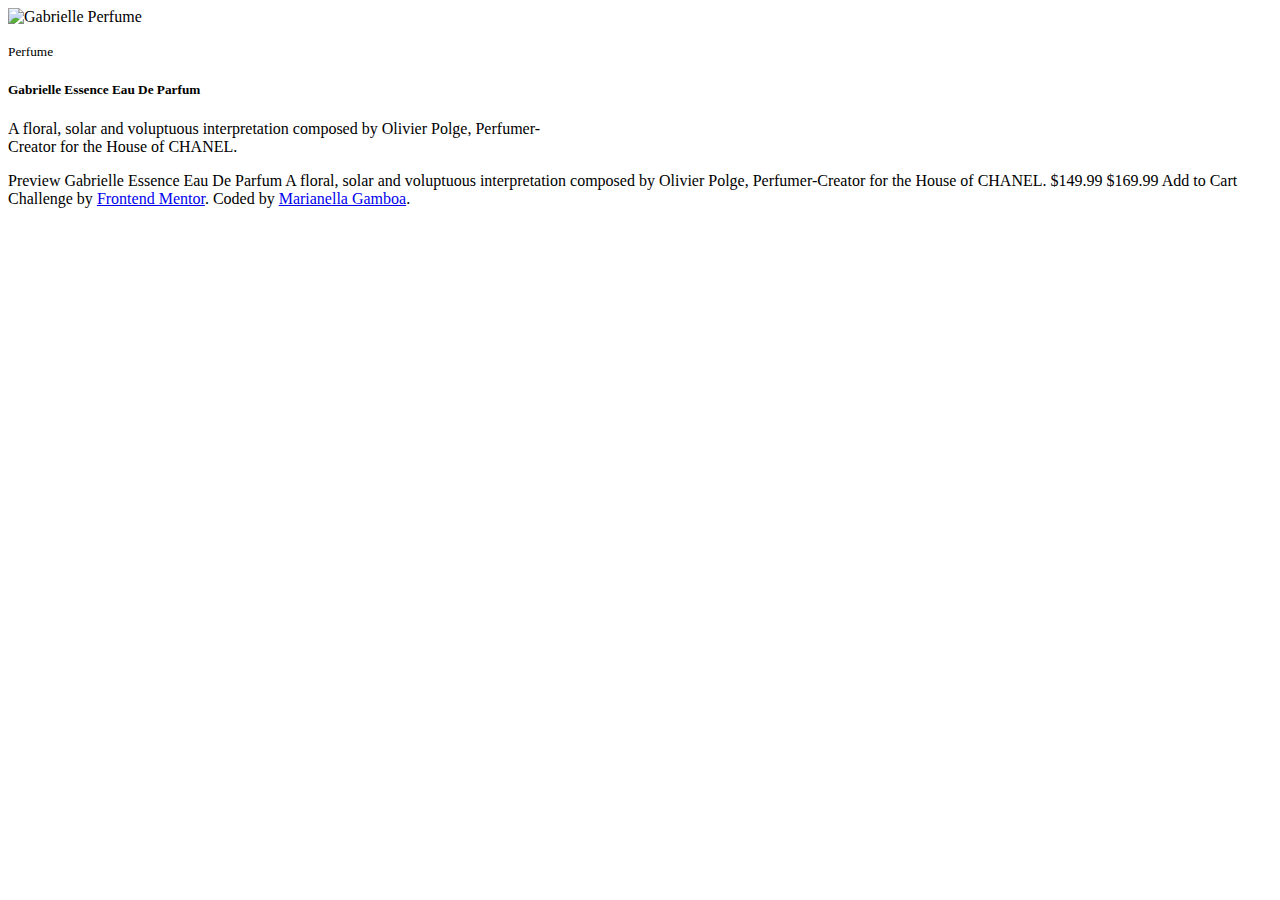
==== index.html @ fa952a3e "moved index.html, made and assets file with css and images inside, boiler plate arleady has layout n" ====
<!DOCTYPE html>
<html lang="en">
<head>
  <meta charset="UTF-8">
  <meta name="viewport" content="width=device-width, initial-scale=1.0"> <!-- displays site properly based on user's device -->

  <link rel="icon" type="image/png" sizes="32x32" href="./images/favicon-32x32.png">
  
  <title>Frontend Mentor | Product preview card component</title>
  <link rel="stylesheet" href="https://cdn.jsdelivr.net/npm/bootstrap@4.5.3/dist/css/bootstrap.min.css" integrity="sha384-TX8t27EcRE3e/ihU7zmQxVncDAy5uIKz4rEkgIXeMed4M0jlfIDPvg6uqKI2xXr2" crossorigin="anonymous">
  <link rel="stylesheet" href="./css/style.css">
  <!-- Feel free to remove these styles or customise in your own stylesheet 👍 -->
</head>
<body>
  <div>
    <div class="card mb-3" style="max-width: 540px;">
      <div class="row no-gutters">
        <div class="col-md-4">
          <img src="https://www.fillmurray.com/640/360" class="card-img" alt="Gabrielle Perfume">
        </div>
        <div class="col-md-8">
          <div class="card-body">
            <p class="card-text"><small class="text-muted">Perfume</small></p>
            <h5 class="card-title">Gabrielle Essence Eau De Parfum</h5>
            <p class="card-text">  A floral, solar and voluptuous interpretation composed by Olivier Polge, 
              Perfumer-Creator for the House of CHANEL.</p>
          </div>
        </div>
      </div>
    </div>
  </div>

  Preview

  Gabrielle Essence Eau De Parfum

  A floral, solar and voluptuous interpretation composed by Olivier Polge, 
  Perfumer-Creator for the House of CHANEL.

  $149.99
  $169.99

  Add to Cart
  
  <div class="attribution">
    Challenge by <a href="https://www.frontendmentor.io?ref=challenge" target="_blank">Frontend Mentor</a>. 
    Coded by <a href="#">Marianella Gamboa</a>.

  </div>
  <script src="https://code.jquery.com/jquery-3.5.1.slim.min.js" integrity="sha384-DfXdz2htPH0lsSSs5nCTpuj/zy4C+OGpamoFVy38MVBnE+IbbVYUew+OrCXaRkfj" crossorigin="anonymous"></script>
<script src="https://cdn.jsdelivr.net/npm/bootstrap@4.5.3/dist/js/bootstrap.bundle.min.js" integrity="sha384-ho+j7jyWK8fNQe+A12Hb8AhRq26LrZ/JpcUGGOn+Y7RsweNrtN/tE3MoK7ZeZDyx" crossorigin="anonymous"></script>
</body>
</html>
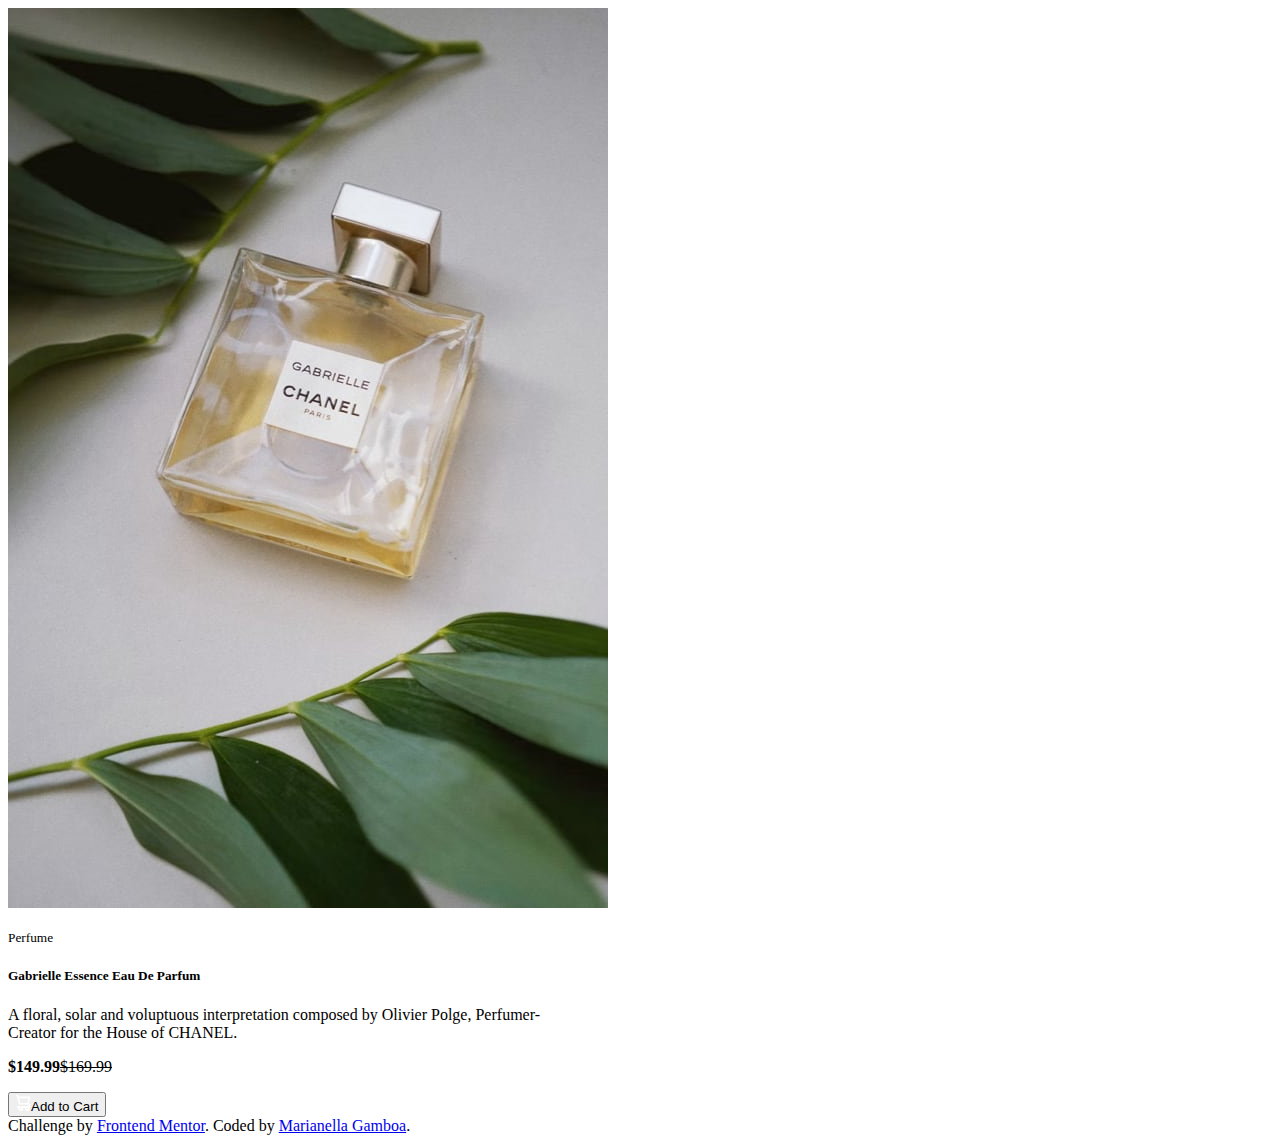
==== commit de7b19ca: "added icon to button, added strike to 169.99, bolded title" ====
--- a/index.html
+++ b/index.html
@@ -1,53 +1,69 @@
 <!DOCTYPE html>
 <html lang="en">
+
 <head>
   <meta charset="UTF-8">
-  <meta name="viewport" content="width=device-width, initial-scale=1.0"> <!-- displays site properly based on user's device -->
+  <meta name="viewport" content="width=device-width, initial-scale=1.0">
+  <!-- displays site properly based on user's device -->
 
   <link rel="icon" type="image/png" sizes="32x32" href="./images/favicon-32x32.png">
-  
+
   <title>Frontend Mentor | Product preview card component</title>
-  <link rel="stylesheet" href="https://cdn.jsdelivr.net/npm/bootstrap@4.5.3/dist/css/bootstrap.min.css" integrity="sha384-TX8t27EcRE3e/ihU7zmQxVncDAy5uIKz4rEkgIXeMed4M0jlfIDPvg6uqKI2xXr2" crossorigin="anonymous">
+  <link rel="stylesheet" href="https://cdn.jsdelivr.net/npm/bootstrap@4.5.3/dist/css/bootstrap.min.css"
+    integrity="sha384-TX8t27EcRE3e/ihU7zmQxVncDAy5uIKz4rEkgIXeMed4M0jlfIDPvg6uqKI2xXr2" crossorigin="anonymous">
   <link rel="stylesheet" href="./css/style.css">
   <!-- Feel free to remove these styles or customise in your own stylesheet 👍 -->
 </head>
+
 <body>
   <div>
     <div class="card mb-3" style="max-width: 540px;">
       <div class="row no-gutters">
         <div class="col-md-4">
-          <img src="https://www.fillmurray.com/640/360" class="card-img" alt="Gabrielle Perfume">
+          <img src="./Assets/images/image-product-desktop.jpg" class="card-img" alt="Gabrielle Perfume">
         </div>
         <div class="col-md-8">
           <div class="card-body">
             <p class="card-text"><small class="text-muted">Perfume</small></p>
-            <h5 class="card-title">Gabrielle Essence Eau De Parfum</h5>
-            <p class="card-text">  A floral, solar and voluptuous interpretation composed by Olivier Polge, 
+            <h5 class="card-title"><strong>Gabrielle Essence Eau De Parfum</strong> </h5>
+            <p class="card-text"> A floral, solar and voluptuous interpretation composed by Olivier Polge,
               Perfumer-Creator for the House of CHANEL.</p>
+            <p><strong>$149.99</strong><s>$169.99</s></p>
+            <button type="button" class="btn btn-primary btn-lg"><a href="./Assets/images/icon-cart.svg"></a>
+              <svg width="15" height="16" xmlns="http://www.w3.org/2000/svg">
+                <path
+                  d="M14.383 10.388a2.397 2.397 0 0 0-1.518-2.222l1.494-5.593a.8.8 0 0 0-.144-.695.8.8 0 0 0-.631-.28H2.637L2.373.591A.8.8 0 0 0 1.598 0H0v1.598h.983l1.982 7.4a.8.8 0 0 0 .799.59h8.222a.8.8 0 0 1 0 1.599H1.598a.8.8 0 1 0 0 1.598h.943a2.397 2.397 0 1 0 4.507 0h1.885a2.397 2.397 0 1 0 4.331-.376 2.397 2.397 0 0 0 1.12-2.021ZM11.26 7.99H4.395L3.068 3.196h9.477L11.26 7.991Zm-6.465 6.392a.8.8 0 1 1 0-1.598.8.8 0 0 1 0 1.598Zm6.393 0a.8.8 0 1 1 0-1.598.8.8 0 0 1 0 1.598Z"
+                  fill="#FFF" />
+              </svg>Add to Cart</button>
           </div>
         </div>
       </div>
     </div>
   </div>
 
-  Preview
+  <!-- Preview -->
 
-  Gabrielle Essence Eau De Parfum
+  <!-- Gabrielle Essence Eau De Parfum
 
-  A floral, solar and voluptuous interpretation composed by Olivier Polge, 
-  Perfumer-Creator for the House of CHANEL.
+  A floral, solar and voluptuous interpretation composed by Olivier Polge,
+  Perfumer-Creator for the House of CHANEL. -->
 
-  $149.99
-  $169.99
+  <!-- $149.99
+  $169.99 -->
 
-  Add to Cart
-  
+  <!-- Add to Cart -->
+
   <div class="attribution">
-    Challenge by <a href="https://www.frontendmentor.io?ref=challenge" target="_blank">Frontend Mentor</a>. 
+    Challenge by <a href="https://www.frontendmentor.io?ref=challenge" target="_blank">Frontend Mentor</a>.
     Coded by <a href="#">Marianella Gamboa</a>.
 
   </div>
-  <script src="https://code.jquery.com/jquery-3.5.1.slim.min.js" integrity="sha384-DfXdz2htPH0lsSSs5nCTpuj/zy4C+OGpamoFVy38MVBnE+IbbVYUew+OrCXaRkfj" crossorigin="anonymous"></script>
-<script src="https://cdn.jsdelivr.net/npm/bootstrap@4.5.3/dist/js/bootstrap.bundle.min.js" integrity="sha384-ho+j7jyWK8fNQe+A12Hb8AhRq26LrZ/JpcUGGOn+Y7RsweNrtN/tE3MoK7ZeZDyx" crossorigin="anonymous"></script>
+  <script src="https://code.jquery.com/jquery-3.5.1.slim.min.js"
+    integrity="sha384-DfXdz2htPH0lsSSs5nCTpuj/zy4C+OGpamoFVy38MVBnE+IbbVYUew+OrCXaRkfj"
+    crossorigin="anonymous"></script>
+  <script src="https://cdn.jsdelivr.net/npm/bootstrap@4.5.3/dist/js/bootstrap.bundle.min.js"
+    integrity="sha384-ho+j7jyWK8fNQe+A12Hb8AhRq26LrZ/JpcUGGOn+Y7RsweNrtN/tE3MoK7ZeZDyx"
+    crossorigin="anonymous"></script>
 </body>
+
 </html>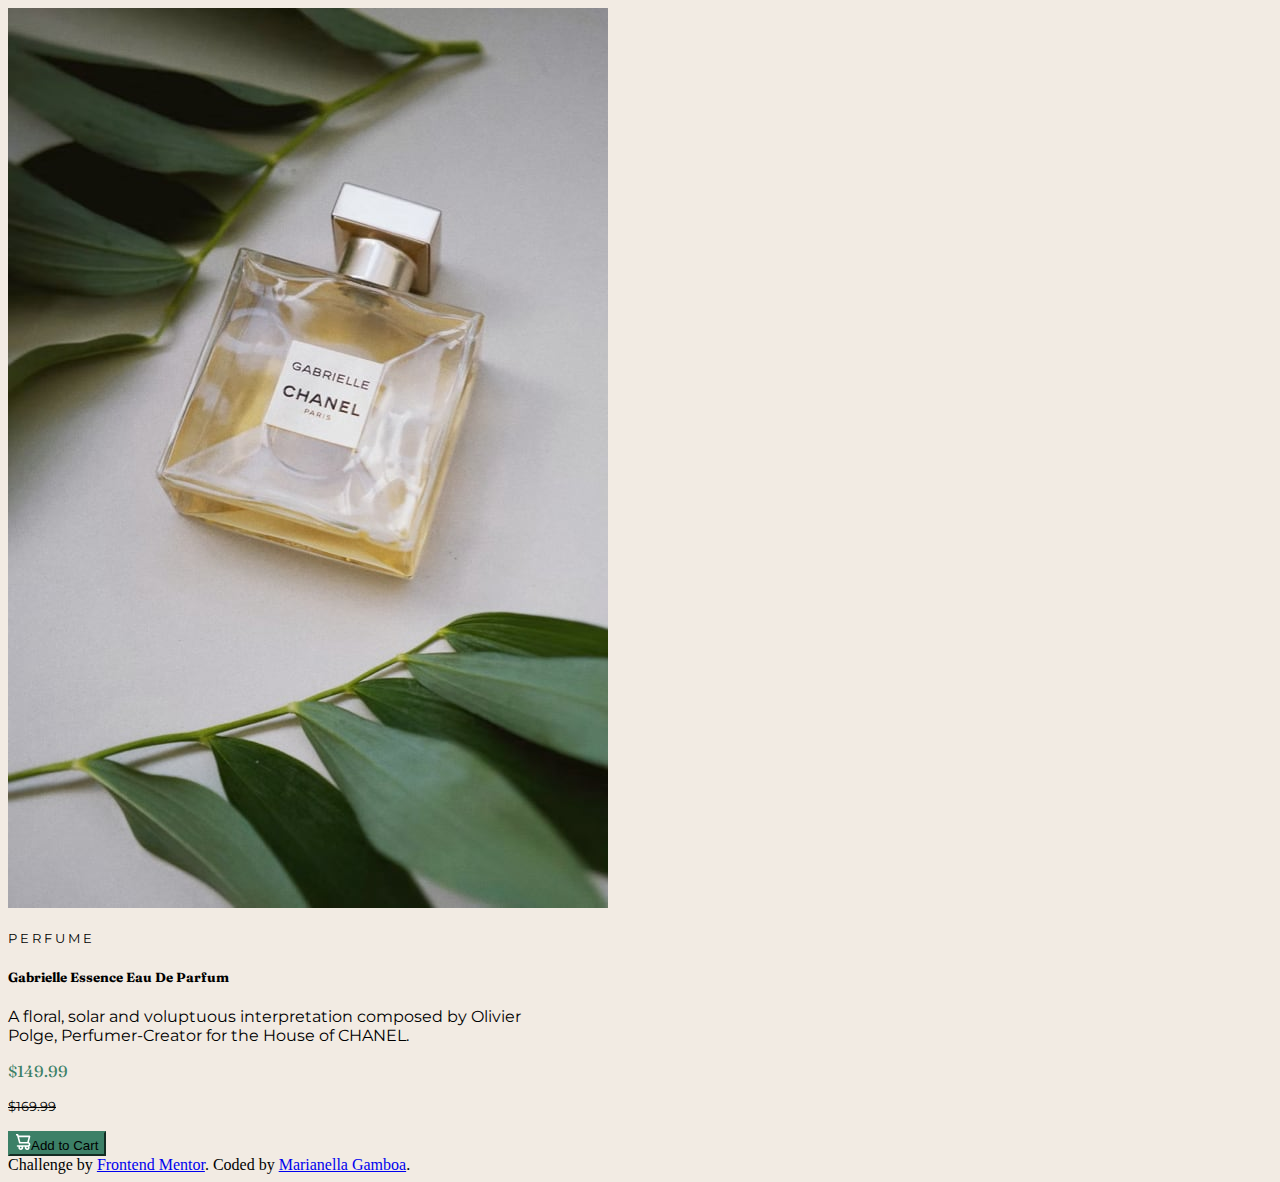
==== commit baac3e0f: "added fonts to all, color to background and needed fonts" ====
--- a/index.html
+++ b/index.html
@@ -11,7 +11,10 @@
   <title>Frontend Mentor | Product preview card component</title>
   <link rel="stylesheet" href="https://cdn.jsdelivr.net/npm/bootstrap@4.5.3/dist/css/bootstrap.min.css"
     integrity="sha384-TX8t27EcRE3e/ihU7zmQxVncDAy5uIKz4rEkgIXeMed4M0jlfIDPvg6uqKI2xXr2" crossorigin="anonymous">
-  <link rel="stylesheet" href="./css/style.css">
+    <link rel="preconnect" href="https://fonts.googleapis.com">
+<link rel="preconnect" href="https://fonts.gstatic.com" crossorigin>
+<link href="https://fonts.googleapis.com/css2?family=Fraunces:opsz,wght@9..144,700&family=Montserrat:wght@500;700&display=swap" rel="stylesheet">
+  <link rel="stylesheet" href="./Assets/css/style.css">
   <!-- Feel free to remove these styles or customise in your own stylesheet 👍 -->
 </head>
 
@@ -24,11 +27,11 @@
         </div>
         <div class="col-md-8">
           <div class="card-body">
-            <p class="card-text"><small class="text-muted">Perfume</small></p>
-            <h5 class="card-title"><strong>Gabrielle Essence Eau De Parfum</strong> </h5>
+            <p class="card-text"><small class="text-muted">P E R F U M E</small></p>
+            <h5 class="card-title">Gabrielle Essence Eau De Parfum</h5>
             <p class="card-text"> A floral, solar and voluptuous interpretation composed by Olivier Polge,
               Perfumer-Creator for the House of CHANEL.</p>
-            <p><strong>$149.99</strong><s>$169.99</s></p>
+            <p class="price">$149.99</p><p><s><small class="strike">$169.99</small></s></p>
             <button type="button" class="btn btn-primary btn-lg"><a href="./Assets/images/icon-cart.svg"></a>
               <svg width="15" height="16" xmlns="http://www.w3.org/2000/svg">
                 <path
--- a/Assets/css/style.css
+++ b/Assets/css/style.css
@@ -0,0 +1,24 @@
+/* .attribution { font-size: 11px; text-align: center; }
+.attribution a { color: hsl(228, 45%, 44%); } */
+
+body {
+    background-color: hsl(30, 38%, 92%);
+}
+
+.card-title {
+    font-family: 'Fraunces', serif;
+}
+
+.card-text, .strike {
+    font-family: 'Montserrat', sans-serif;
+}
+
+.price {
+    font-family: 'Fraunces', serif;
+    color:hsl(158, 36%, 37%) ;
+}
+
+.btn-primary {
+    background: hsl(158, 36%, 37%) !important;
+    border-color:  hsl(158, 36%, 37%) !important;
+}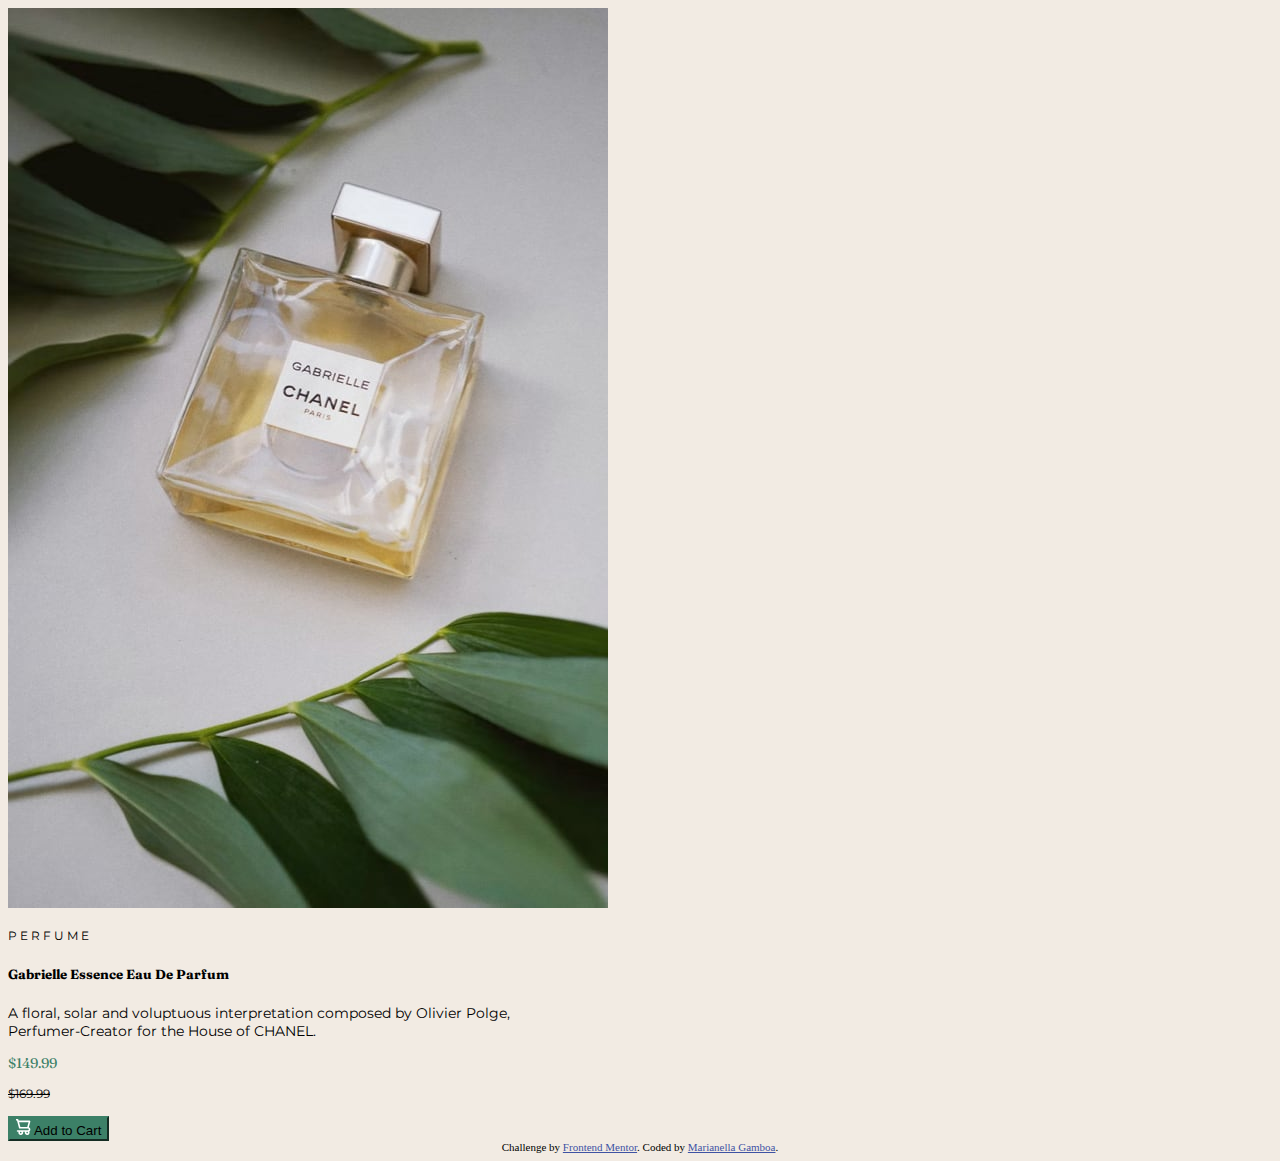
==== commit 1eeaf00e: "added bottom fixed, trying to center card" ====
--- a/index.html
+++ b/index.html
@@ -11,33 +11,36 @@
   <title>Frontend Mentor | Product preview card component</title>
   <link rel="stylesheet" href="https://cdn.jsdelivr.net/npm/bootstrap@4.5.3/dist/css/bootstrap.min.css"
     integrity="sha384-TX8t27EcRE3e/ihU7zmQxVncDAy5uIKz4rEkgIXeMed4M0jlfIDPvg6uqKI2xXr2" crossorigin="anonymous">
-    <link rel="preconnect" href="https://fonts.googleapis.com">
-<link rel="preconnect" href="https://fonts.gstatic.com" crossorigin>
-<link href="https://fonts.googleapis.com/css2?family=Fraunces:opsz,wght@9..144,700&family=Montserrat:wght@500;700&display=swap" rel="stylesheet">
+  <link rel="preconnect" href="https://fonts.googleapis.com">
+  <link rel="preconnect" href="https://fonts.gstatic.com" crossorigin>
+  <link
+    href="https://fonts.googleapis.com/css2?family=Fraunces:opsz,wght@9..144,700&family=Montserrat:wght@500;700&display=swap"
+    rel="stylesheet">
   <link rel="stylesheet" href="./Assets/css/style.css">
   <!-- Feel free to remove these styles or customise in your own stylesheet 👍 -->
 </head>
 
 <body>
-  <div>
+  <div class="row mx-auto">
     <div class="card mb-3" style="max-width: 540px;">
       <div class="row no-gutters">
         <div class="col-md-4">
           <img src="./Assets/images/image-product-desktop.jpg" class="card-img" alt="Gabrielle Perfume">
         </div>
-        <div class="col-md-8">
+        <div class="col-md-8 off-set-md-4">
           <div class="card-body">
             <p class="card-text"><small class="text-muted">P E R F U M E</small></p>
             <h5 class="card-title">Gabrielle Essence Eau De Parfum</h5>
             <p class="card-text"> A floral, solar and voluptuous interpretation composed by Olivier Polge,
               Perfumer-Creator for the House of CHANEL.</p>
-            <p class="price">$149.99</p><p><s><small class="strike">$169.99</small></s></p>
-            <button type="button" class="btn btn-primary btn-lg"><a href="./Assets/images/icon-cart.svg"></a>
+            <p class="price">$149.99</p>
+            <p><s><small class="strike">$169.99</small></s></p>
+            <button type="button" class="btn btn-primary btn-lg btn-block"><a href="./Assets/images/icon-cart.svg"></a>
               <svg width="15" height="16" xmlns="http://www.w3.org/2000/svg">
                 <path
                   d="M14.383 10.388a2.397 2.397 0 0 0-1.518-2.222l1.494-5.593a.8.8 0 0 0-.144-.695.8.8 0 0 0-.631-.28H2.637L2.373.591A.8.8 0 0 0 1.598 0H0v1.598h.983l1.982 7.4a.8.8 0 0 0 .799.59h8.222a.8.8 0 0 1 0 1.599H1.598a.8.8 0 1 0 0 1.598h.943a2.397 2.397 0 1 0 4.507 0h1.885a2.397 2.397 0 1 0 4.331-.376 2.397 2.397 0 0 0 1.12-2.021ZM11.26 7.99H4.395L3.068 3.196h9.477L11.26 7.991Zm-6.465 6.392a.8.8 0 1 1 0-1.598.8.8 0 0 1 0 1.598Zm6.393 0a.8.8 0 1 1 0-1.598.8.8 0 0 1 0 1.598Z"
                   fill="#FFF" />
-              </svg>Add to Cart</button>
+              </svg> Add to Cart</button>
           </div>
         </div>
       </div>
@@ -56,7 +59,7 @@
 
   <!-- Add to Cart -->
 
-  <div class="attribution">
+  <div class="attribution fixed-bottom">
     Challenge by <a href="https://www.frontendmentor.io?ref=challenge" target="_blank">Frontend Mentor</a>.
     Coded by <a href="#">Marianella Gamboa</a>.
 
--- a/Assets/css/style.css
+++ b/Assets/css/style.css
@@ -1,9 +1,18 @@
-/* .attribution { font-size: 11px; text-align: center; }
-.attribution a { color: hsl(228, 45%, 44%); } */
+.attribution { font-size: 11px; text-align: center; }
+.attribution a { color: hsl(228, 45%, 44%); }
 
 body {
     background-color: hsl(30, 38%, 92%);
 }
+
+p {
+    font-size: 14px;
+}
+
+/* .mx-auto {
+    width: 500px;
+    margin-top: 130px;
+} */
 
 .card-title {
     font-family: 'Fraunces', serif;
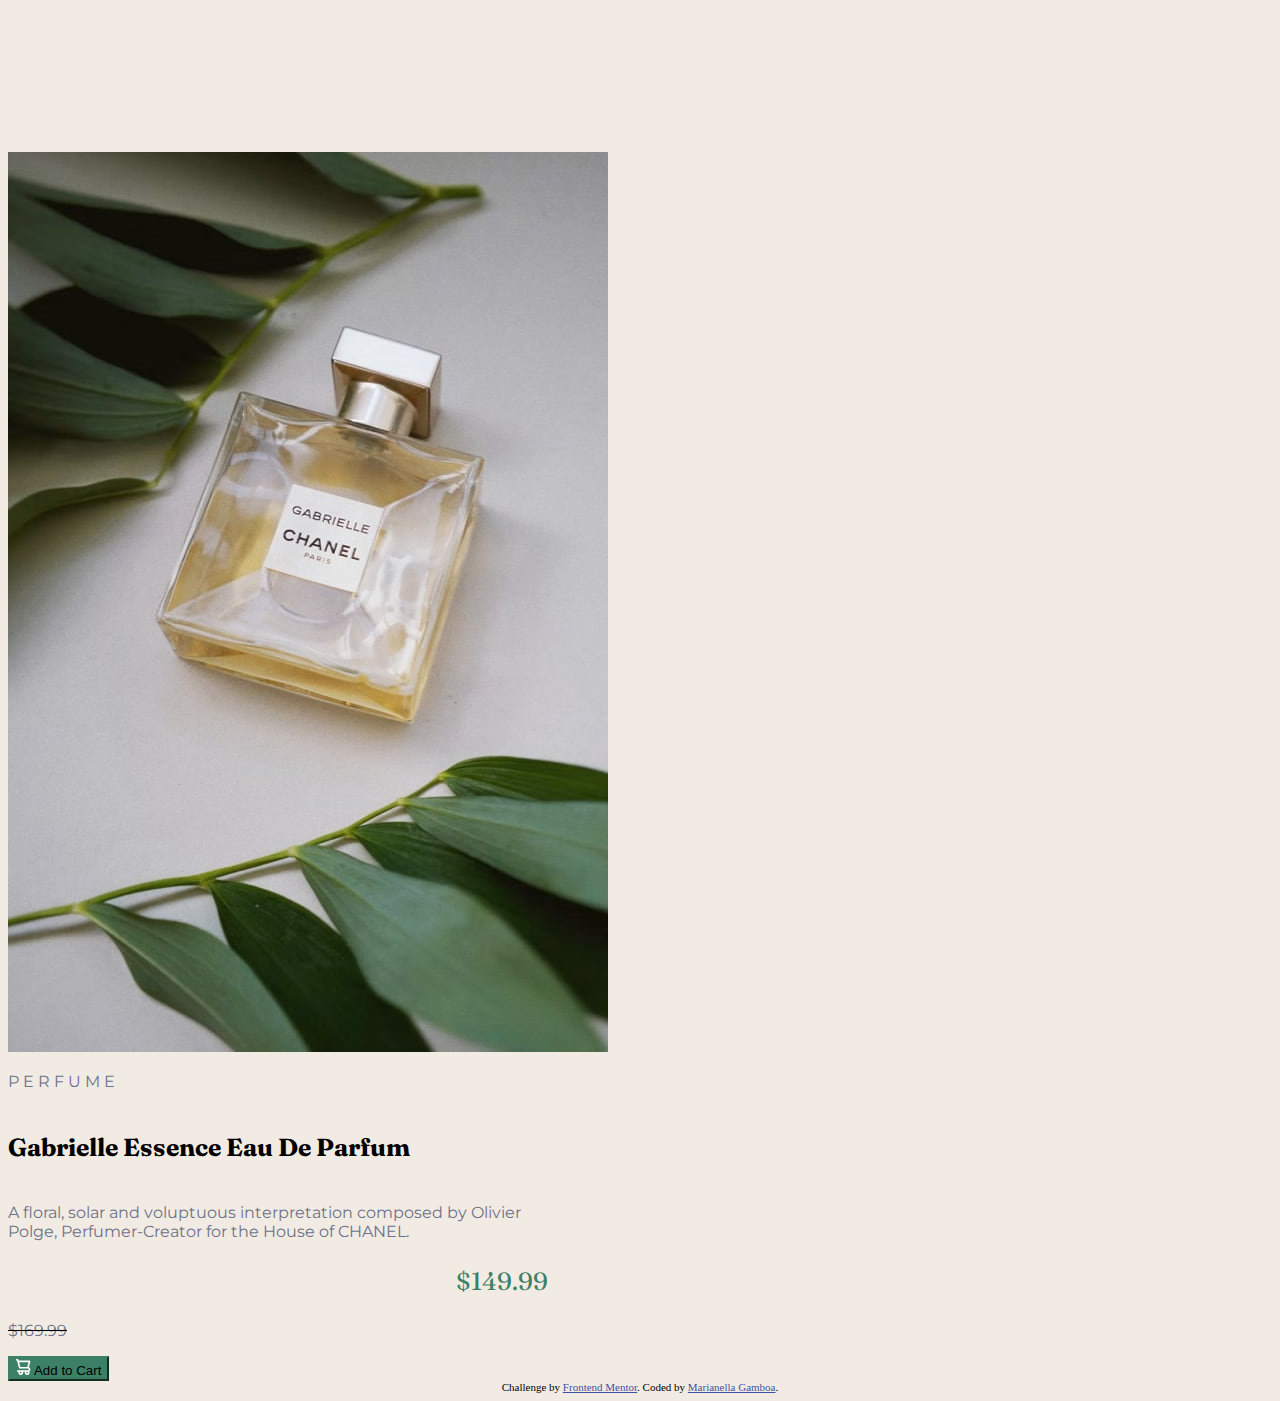
==== commit 657a7edf: "was able to center image, added fonts to words, made as similar as possible to product preview, adde" ====
--- a/index.html
+++ b/index.html
@@ -21,47 +21,44 @@
 </head>
 
 <body>
-  <div class="row mx-auto">
-    <div class="card mb-3" style="max-width: 540px;">
-      <div class="row no-gutters">
-        <div class="col-md-4">
-          <img src="./Assets/images/image-product-desktop.jpg" class="card-img" alt="Gabrielle Perfume">
-        </div>
-        <div class="col-md-8 off-set-md-4">
-          <div class="card-body">
-            <p class="card-text"><small class="text-muted">P E R F U M E</small></p>
-            <h5 class="card-title">Gabrielle Essence Eau De Parfum</h5>
-            <p class="card-text"> A floral, solar and voluptuous interpretation composed by Olivier Polge,
-              Perfumer-Creator for the House of CHANEL.</p>
-            <p class="price">$149.99</p>
-            <p><s><small class="strike">$169.99</small></s></p>
-            <button type="button" class="btn btn-primary btn-lg btn-block"><a href="./Assets/images/icon-cart.svg"></a>
-              <svg width="15" height="16" xmlns="http://www.w3.org/2000/svg">
-                <path
-                  d="M14.383 10.388a2.397 2.397 0 0 0-1.518-2.222l1.494-5.593a.8.8 0 0 0-.144-.695.8.8 0 0 0-.631-.28H2.637L2.373.591A.8.8 0 0 0 1.598 0H0v1.598h.983l1.982 7.4a.8.8 0 0 0 .799.59h8.222a.8.8 0 0 1 0 1.599H1.598a.8.8 0 1 0 0 1.598h.943a2.397 2.397 0 1 0 4.507 0h1.885a2.397 2.397 0 1 0 4.331-.376 2.397 2.397 0 0 0 1.12-2.021ZM11.26 7.99H4.395L3.068 3.196h9.477L11.26 7.991Zm-6.465 6.392a.8.8 0 1 1 0-1.598.8.8 0 0 1 0 1.598Zm6.393 0a.8.8 0 1 1 0-1.598.8.8 0 0 1 0 1.598Z"
-                  fill="#FFF" />
-              </svg> Add to Cart</button>
+  <div class="container">
+    <div class="row justify-content-md-center" style="margin-top: 12%;">
+      <div class="card mb-3" style="max-width: 540px;">
+        <div class="row no-gutters">
+          <div class="col-md-6">
+            <img src="./Assets/images/image-product-desktop.jpg" class="card-img" alt="Gabrielle Perfume">
+          </div>
+          <div class="col-md-6">
+            <div class="card-body">
+              <p class="card-text"><small class="text-muted">P E R F U M E</small></p>
+              <h5 class="card-title">Gabrielle Essence Eau De Parfum</h5>
+              <p class="card-text"> A floral, solar and voluptuous interpretation composed by Olivier Polge,
+                Perfumer-Creator for the House of CHANEL.</p>
+              <div class="row">
+                <div class="col-8 col-sm-6 new-price">
+                  <p class="price">$149.99</p>
+                </div>
+                <div class="col-4 col-sm-6">
+                  <p><s><small class="strike">$169.99</small></s></p>
+                </div>
+              </div>
+              <button type="button" class="btn btn-primary btn-lg btn-block"><a
+                  href="./Assets/images/icon-cart.svg"></a>
+                <svg width="15" height="16" xmlns="http://www.w3.org/2000/svg">
+                  <path
+                    d="M14.383 10.388a2.397 2.397 0 0 0-1.518-2.222l1.494-5.593a.8.8 0 0 0-.144-.695.8.8 0 0 0-.631-.28H2.637L2.373.591A.8.8 0 0 0 1.598 0H0v1.598h.983l1.982 7.4a.8.8 0 0 0 .799.59h8.222a.8.8 0 0 1 0 1.599H1.598a.8.8 0 1 0 0 1.598h.943a2.397 2.397 0 1 0 4.507 0h1.885a2.397 2.397 0 1 0 4.331-.376 2.397 2.397 0 0 0 1.12-2.021ZM11.26 7.99H4.395L3.068 3.196h9.477L11.26 7.991Zm-6.465 6.392a.8.8 0 1 1 0-1.598.8.8 0 0 1 0 1.598Zm6.393 0a.8.8 0 1 1 0-1.598.8.8 0 0 1 0 1.598Z"
+                    fill="#FFF" />
+                </svg> Add to Cart</button>
+            </div>
           </div>
         </div>
       </div>
     </div>
   </div>
 
-  <!-- Preview -->
-
-  <!-- Gabrielle Essence Eau De Parfum
-
-  A floral, solar and voluptuous interpretation composed by Olivier Polge,
-  Perfumer-Creator for the House of CHANEL. -->
-
-  <!-- $149.99
-  $169.99 -->
-
-  <!-- Add to Cart -->
-
   <div class="attribution fixed-bottom">
     Challenge by <a href="https://www.frontendmentor.io?ref=challenge" target="_blank">Frontend Mentor</a>.
-    Coded by <a href="#">Marianella Gamboa</a>.
+    Coded by <a href="https://www.github.com/Marianellag1">Marianella Gamboa</a>.
 
   </div>
   <script src="https://code.jquery.com/jquery-3.5.1.slim.min.js"
--- a/Assets/css/style.css
+++ b/Assets/css/style.css
@@ -1,33 +1,47 @@
-.attribution { font-size: 11px; text-align: center; }
-.attribution a { color: hsl(228, 45%, 44%); }
+.attribution {
+    font-size: 11px;
+    text-align: center;
+}
+
+.attribution a {
+    color: hsl(228, 45%, 44%);
+}
 
 body {
     background-color: hsl(30, 38%, 92%);
 }
 
-p {
-    font-size: 14px;
+h5 {
+    font-size: 1.55rem;
 }
 
-/* .mx-auto {
-    width: 500px;
-    margin-top: 130px;
-} */
+.small,
+small {
+    font-size: 100%;
+}
 
 .card-title {
     font-family: 'Fraunces', serif;
 }
 
-.card-text, .strike {
+.card-text,
+.strike {
     font-family: 'Montserrat', sans-serif;
+    color: hsl(228, 12%, 48%);
 }
 
 .price {
     font-family: 'Fraunces', serif;
-    color:hsl(158, 36%, 37%) ;
+    color: hsl(158, 36%, 37%);
+    text-align: right;
+    font-size: 25px;
+}
+
+.new-price {
+    padding-right: 0px;
 }
 
 .btn-primary {
     background: hsl(158, 36%, 37%) !important;
-    border-color:  hsl(158, 36%, 37%) !important;
+    border-color: hsl(158, 36%, 37%) !important;
 }